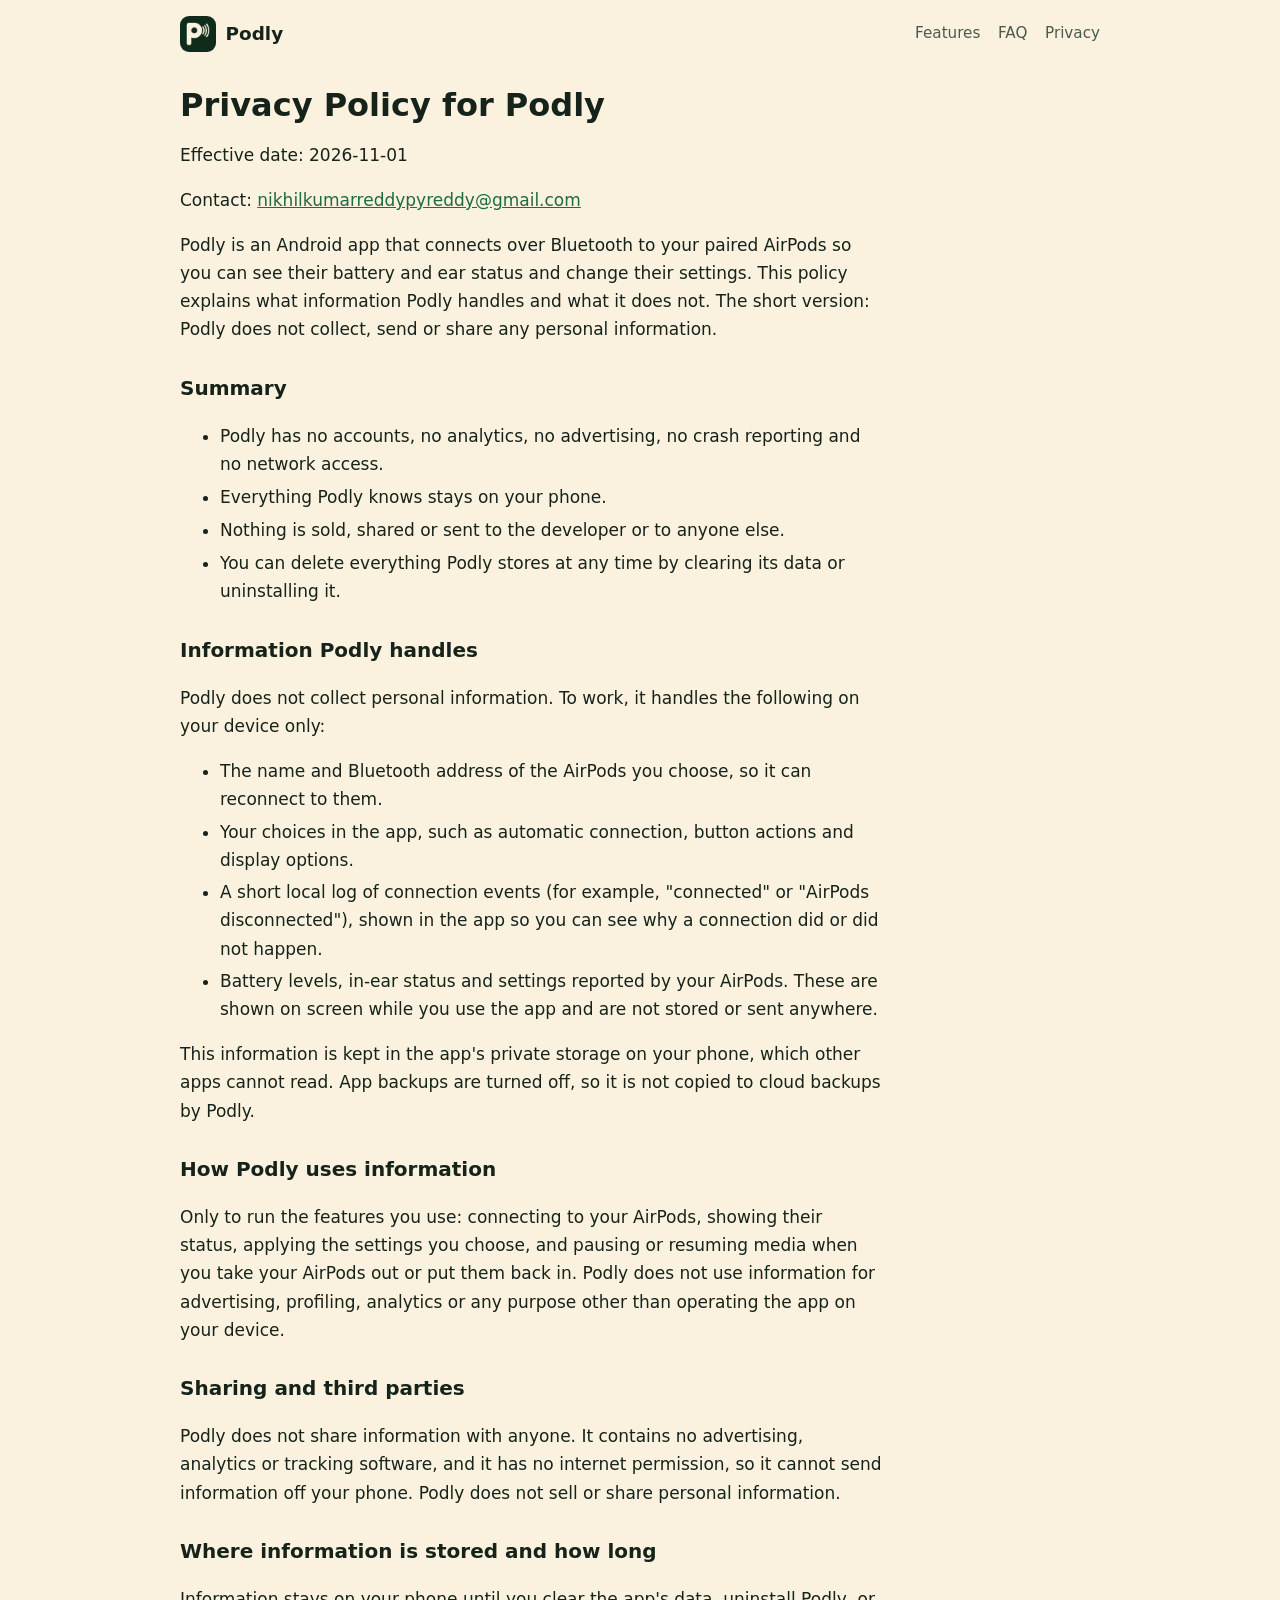
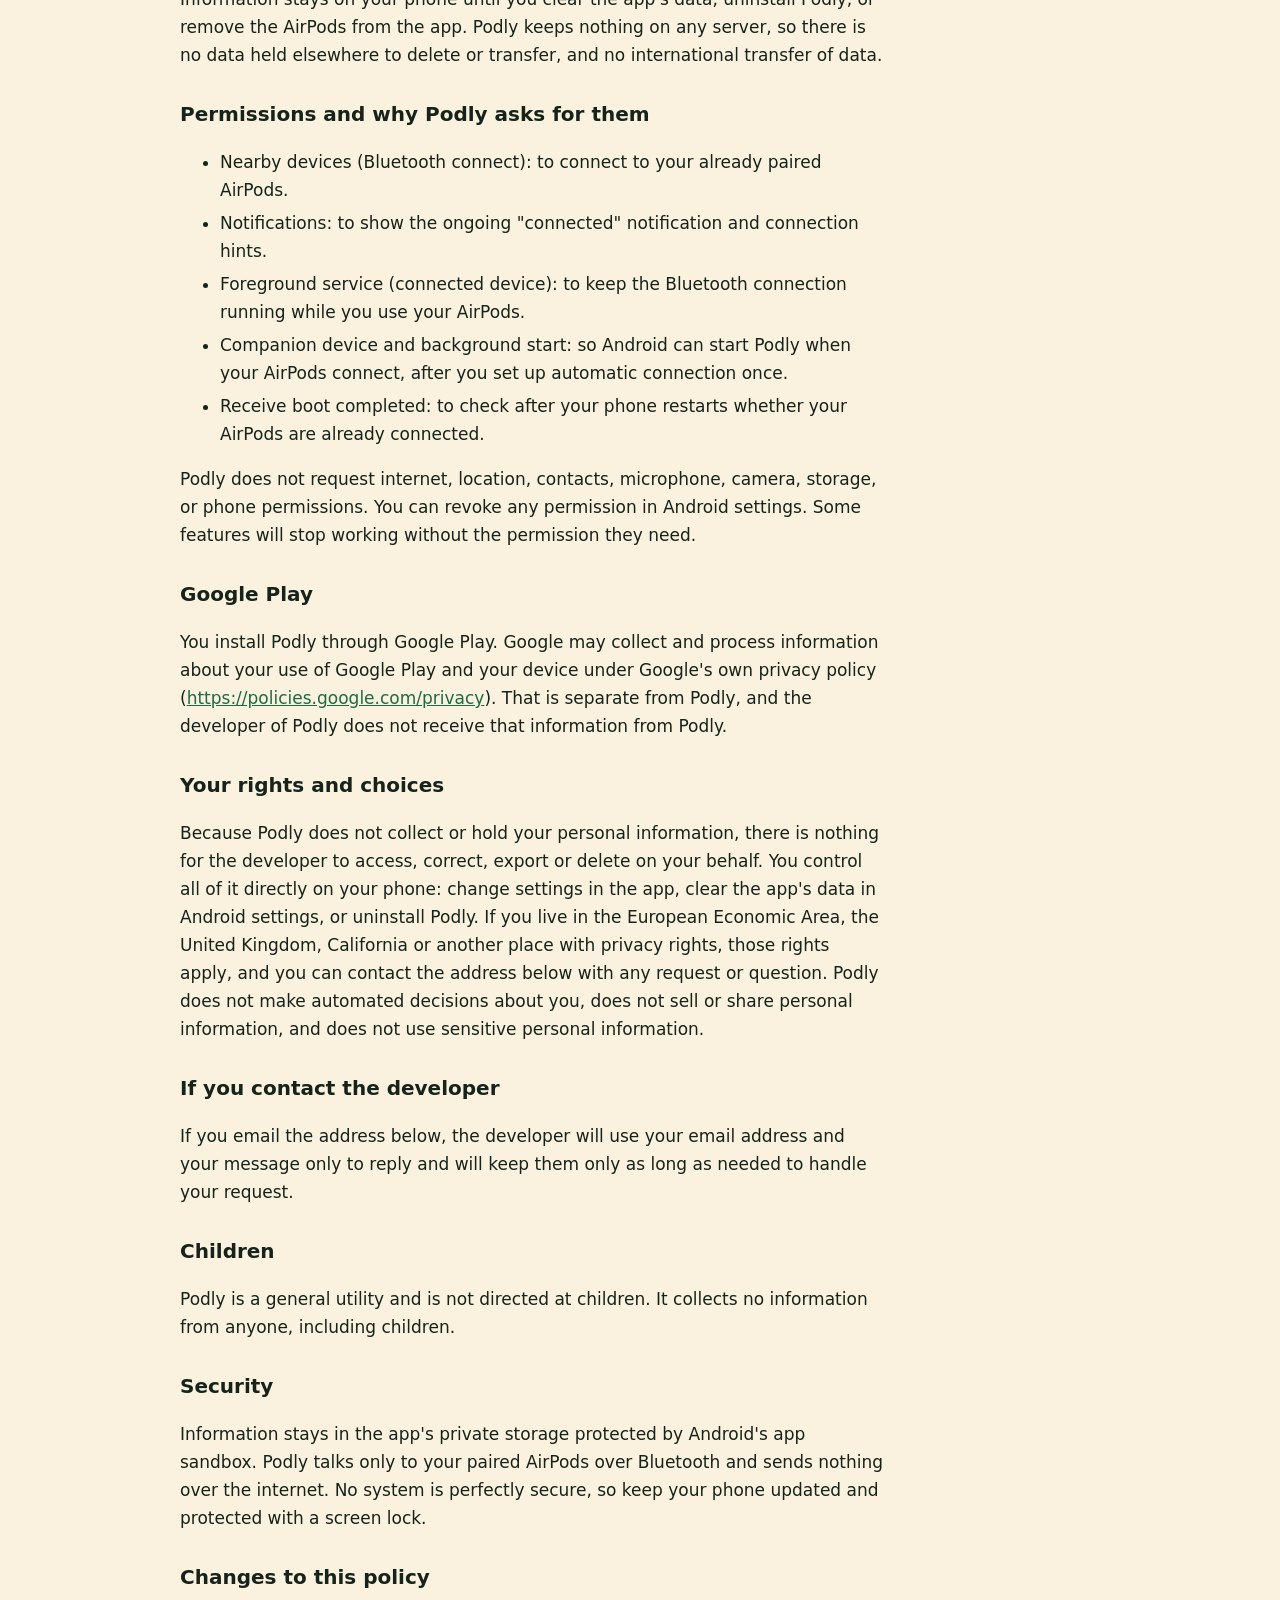
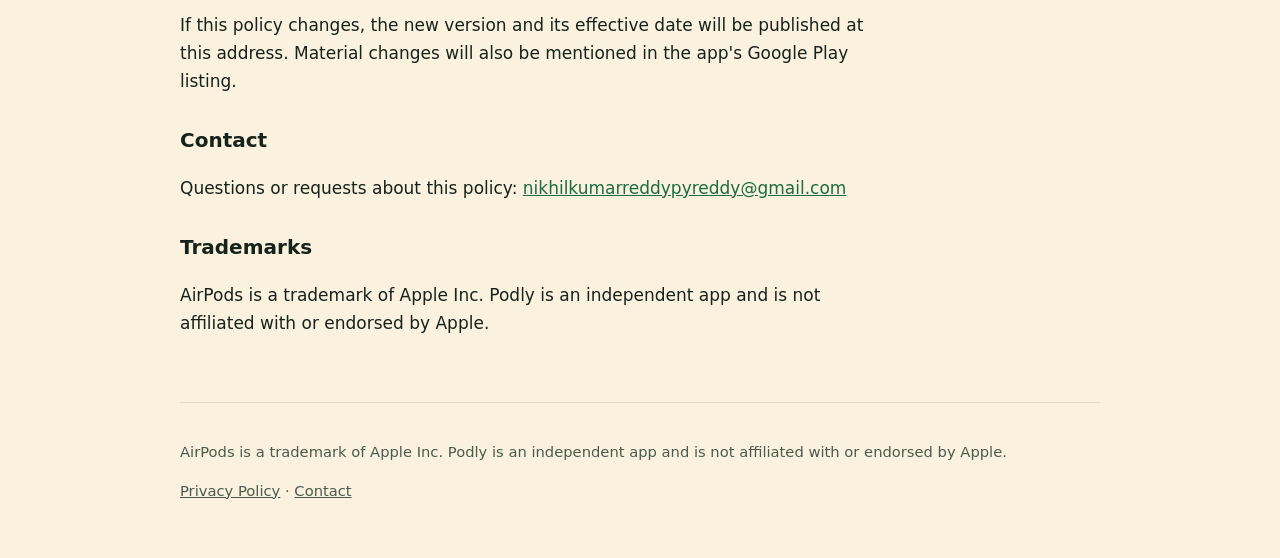
==== privacy/index.html @ 5525c4fe "feat: product site with updated privacy policy page" ====
<!doctype html>
<html lang="en"><head><meta charset="utf-8">
<meta name="viewport" content="width=device-width, initial-scale=1">
<title>Podly Privacy Policy</title>
<meta name="description" content="How Podly handles information: it collects none.">
<meta name="color-scheme" content="light dark">
<link rel="icon" href="../assets/favicon.png">
<link rel="stylesheet" href="../assets/style.css">
</head><body>
<div class="wrap">
<header class="site"><a class="brand" href="../"><img src="../assets/icon-192.png" alt="" width="36" height="36">Podly</a>
<nav aria-label="Main"><a href="../#features">Features</a><a href="../#faq">FAQ</a><a href="../privacy/">Privacy</a></nav></header>
<main><article class="policy"><h1>Privacy Policy for Podly</h1>
<p>Effective date: 2026-11-01</p>
<p>Contact: <a href="mailto:nikhilkumarreddypyreddy@gmail.com">nikhilkumarreddypyreddy@gmail.com</a></p>
<p>Podly is an Android app that connects over Bluetooth to your paired AirPods so you can see their battery and ear status and change their settings. This policy explains what information Podly handles and what it does not. The short version: Podly does not collect, send or share any personal information.</p>
<h2>Summary</h2>
<ul>
<li>Podly has no accounts, no analytics, no advertising, no crash reporting and no network access.</li>
<li>Everything Podly knows stays on your phone.</li>
<li>Nothing is sold, shared or sent to the developer or to anyone else.</li>
<li>You can delete everything Podly stores at any time by clearing its data or uninstalling it.</li>
</ul>
<h2>Information Podly handles</h2>
<p>Podly does not collect personal information. To work, it handles the following on your device only:</p>
<ul>
<li>The name and Bluetooth address of the AirPods you choose, so it can reconnect to them.</li>
<li>Your choices in the app, such as automatic connection, button actions and display options.</li>
<li>A short local log of connection events (for example, &quot;connected&quot; or &quot;AirPods disconnected&quot;), shown in the app so you can see why a connection did or did not happen.</li>
<li>Battery levels, in-ear status and settings reported by your AirPods. These are shown on screen while you use the app and are not stored or sent anywhere.</li>
</ul>
<p>This information is kept in the app&#x27;s private storage on your phone, which other apps cannot read. App backups are turned off, so it is not copied to cloud backups by Podly.</p>
<h2>How Podly uses information</h2>
<p>Only to run the features you use: connecting to your AirPods, showing their status, applying the settings you choose, and pausing or resuming media when you take your AirPods out or put them back in. Podly does not use information for advertising, profiling, analytics or any purpose other than operating the app on your device.</p>
<h2>Sharing and third parties</h2>
<p>Podly does not share information with anyone. It contains no advertising, analytics or tracking software, and it has no internet permission, so it cannot send information off your phone. Podly does not sell or share personal information.</p>
<h2>Where information is stored and how long</h2>
<p>Information stays on your phone until you clear the app&#x27;s data, uninstall Podly, or remove the AirPods from the app. Podly keeps nothing on any server, so there is no data held elsewhere to delete or transfer, and no international transfer of data.</p>
<h2>Permissions and why Podly asks for them</h2>
<ul>
<li>Nearby devices (Bluetooth connect): to connect to your already paired AirPods.</li>
<li>Notifications: to show the ongoing &quot;connected&quot; notification and connection hints.</li>
<li>Foreground service (connected device): to keep the Bluetooth connection running while you use your AirPods.</li>
<li>Companion device and background start: so Android can start Podly when your AirPods connect, after you set up automatic connection once.</li>
<li>Receive boot completed: to check after your phone restarts whether your AirPods are already connected.</li>
</ul>
<p>Podly does not request internet, location, contacts, microphone, camera, storage, or phone permissions. You can revoke any permission in Android settings. Some features will stop working without the permission they need.</p>
<h2>Google Play</h2>
<p>You install Podly through Google Play. Google may collect and process information about your use of Google Play and your device under Google&#x27;s own privacy policy (<a href="https://policies.google.com/privacy">https://policies.google.com/privacy</a>). That is separate from Podly, and the developer of Podly does not receive that information from Podly.</p>
<h2>Your rights and choices</h2>
<p>Because Podly does not collect or hold your personal information, there is nothing for the developer to access, correct, export or delete on your behalf. You control all of it directly on your phone: change settings in the app, clear the app&#x27;s data in Android settings, or uninstall Podly. If you live in the European Economic Area, the United Kingdom, California or another place with privacy rights, those rights apply, and you can contact the address below with any request or question. Podly does not make automated decisions about you, does not sell or share personal information, and does not use sensitive personal information.</p>
<h2>If you contact the developer</h2>
<p>If you email the address below, the developer will use your email address and your message only to reply and will keep them only as long as needed to handle your request.</p>
<h2>Children</h2>
<p>Podly is a general utility and is not directed at children. It collects no information from anyone, including children.</p>
<h2>Security</h2>
<p>Information stays in the app&#x27;s private storage protected by Android&#x27;s app sandbox. Podly talks only to your paired AirPods over Bluetooth and sends nothing over the internet. No system is perfectly secure, so keep your phone updated and protected with a screen lock.</p>
<h2>Changes to this policy</h2>
<p>If this policy changes, the new version and its effective date will be published at this address. Material changes will also be mentioned in the app&#x27;s Google Play listing.</p>
<h2>Contact</h2>
<p>Questions or requests about this policy: <a href="mailto:nikhilkumarreddypyreddy@gmail.com">nikhilkumarreddypyreddy@gmail.com</a></p>
<h2>Trademarks</h2>
<p>AirPods is a trademark of Apple Inc. Podly is an independent app and is not affiliated with or endorsed by Apple.</p></article></main>
<footer><p>AirPods is a trademark of Apple Inc. Podly is an independent app and is not affiliated with or endorsed by Apple.</p>
<p><a href="../privacy/">Privacy Policy</a> &middot; <a href="mailto:nikhilkumarreddypyreddy@gmail.com">Contact</a></p></footer>
</div></body></html>
---- assets/style.css ----
:root{--bg:#faf2de;--fg:#16231b;--muted:#4a5a4f;--card:#ffffff;--brand:#0f2b1c;--accent:#1d6b45;--line:#e4dcc3}
@media(prefers-color-scheme:dark){:root{--bg:#0f2b1c;--fg:#faf2de;--muted:#b9c7bb;--card:#16392a;--brand:#faf2de;--accent:#7fd1a4;--line:#24493a}}
*{box-sizing:border-box}html{-webkit-text-size-adjust:100%}
body{margin:0;background:var(--bg);color:var(--fg);font:17px/1.65 system-ui,-apple-system,"Segoe UI",Roboto,sans-serif}
a{color:var(--accent)}a:focus-visible,.btn:focus-visible{outline:3px solid var(--accent);outline-offset:2px}
.wrap{max-width:60rem;margin:0 auto;padding:0 1.25rem}
header.site{display:flex;align-items:center;justify-content:space-between;padding:1rem 0}
header.site a.brand{display:flex;align-items:center;gap:.6rem;color:var(--fg);text-decoration:none;font-weight:700;font-size:1.15rem}
header.site img{width:36px;height:36px;border-radius:9px}
nav a{margin-left:1.1rem;text-decoration:none;color:var(--muted);font-size:.95rem}nav a:hover{color:var(--fg)}
.hero{padding:2.5rem 0 1.5rem;display:grid;gap:2rem;align-items:center}
@media(min-width:760px){.hero{grid-template-columns:1.1fr .9fr}}
h1{font-size:clamp(2rem,5vw,3rem);line-height:1.15;margin:.2rem 0 .8rem}
.lead{font-size:1.15rem;color:var(--muted);max-width:34rem}
.cta{display:flex;flex-wrap:wrap;gap:.75rem;margin-top:1.4rem}
.btn{display:inline-block;padding:.75rem 1.2rem;border-radius:12px;text-decoration:none;font-weight:600;border:2px solid var(--brand)}
.btn.primary{background:var(--brand);color:var(--bg)}.btn.ghost{color:var(--fg)}
.btn[aria-disabled=true]{opacity:.65;cursor:default}
.hero img.phone{width:min(100%,300px);border-radius:26px;border:1px solid var(--line);box-shadow:0 18px 40px rgba(0,0,0,.18);justify-self:center}
section{padding:1.6rem 0}h2{font-size:1.5rem;margin:0 0 1rem}
.grid{display:grid;gap:1rem}@media(min-width:700px){.grid{grid-template-columns:repeat(2,1fr)}}
.card{background:var(--card);border:1px solid var(--line);border-radius:16px;padding:1.1rem 1.2rem}
.card h3{margin:.1rem 0 .3rem;font-size:1.1rem}.card p{margin:0;color:var(--muted)}
.shots{display:grid;grid-auto-flow:column;grid-auto-columns:minmax(200px,230px);gap:1rem;overflow-x:auto;padding:.4rem 0 1rem;scroll-snap-type:x mandatory}
.shots img{width:100%;border-radius:18px;border:1px solid var(--line);scroll-snap-align:start}
details{background:var(--card);border:1px solid var(--line);border-radius:12px;padding:.8rem 1rem;margin:.6rem 0}summary{cursor:pointer;font-weight:600}
footer{border-top:1px solid var(--line);margin-top:2rem;padding:1.4rem 0 2.5rem;color:var(--muted);font-size:.92rem}
footer a{color:var(--muted)}
article.policy{max-width:44rem;padding:1rem 0 1rem}article.policy h1{font-size:2rem}article.policy h2{font-size:1.25rem;margin:1.8rem 0 .5rem}article.policy li{margin:.3rem 0}
img{max-width:100%;height:auto}
.hero>*{min-width:0}
header.site{flex-wrap:wrap;gap:.4rem 1rem}
nav{display:flex;flex-wrap:wrap}
.btn{max-width:100%}
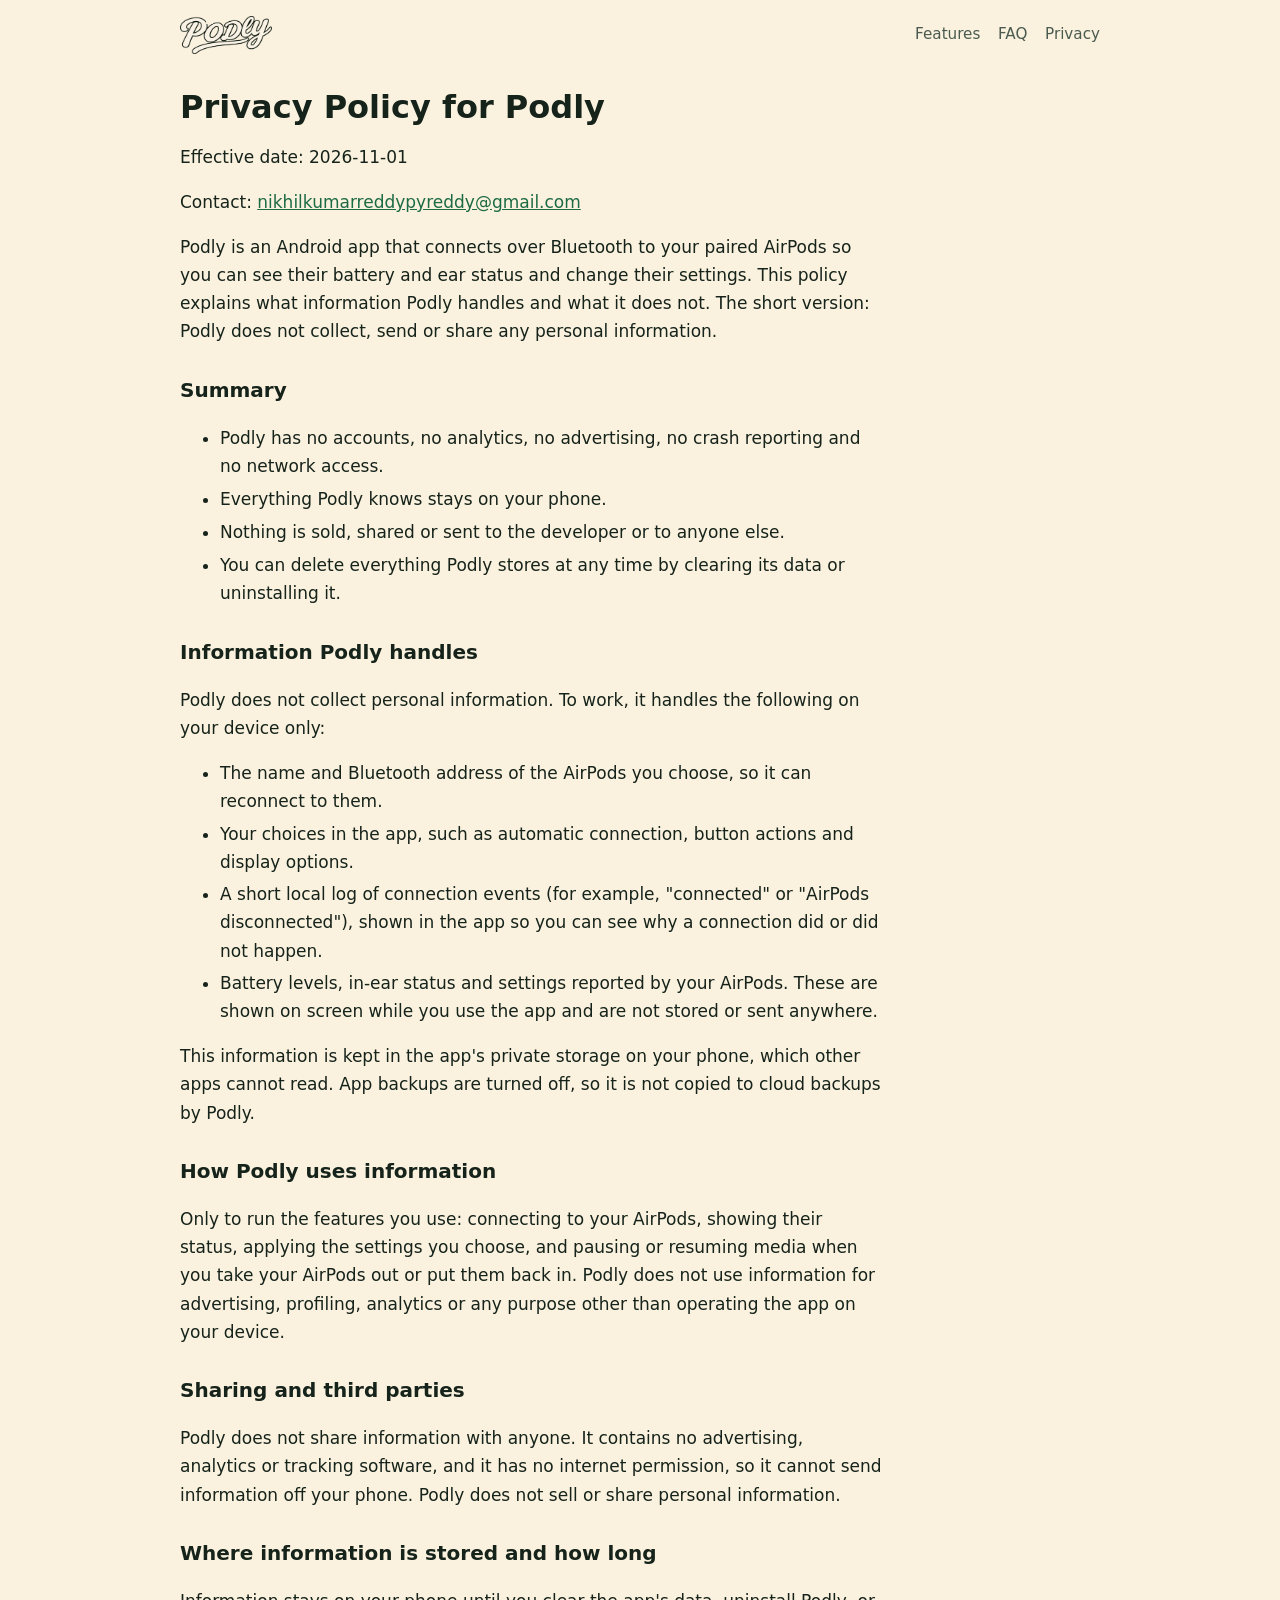
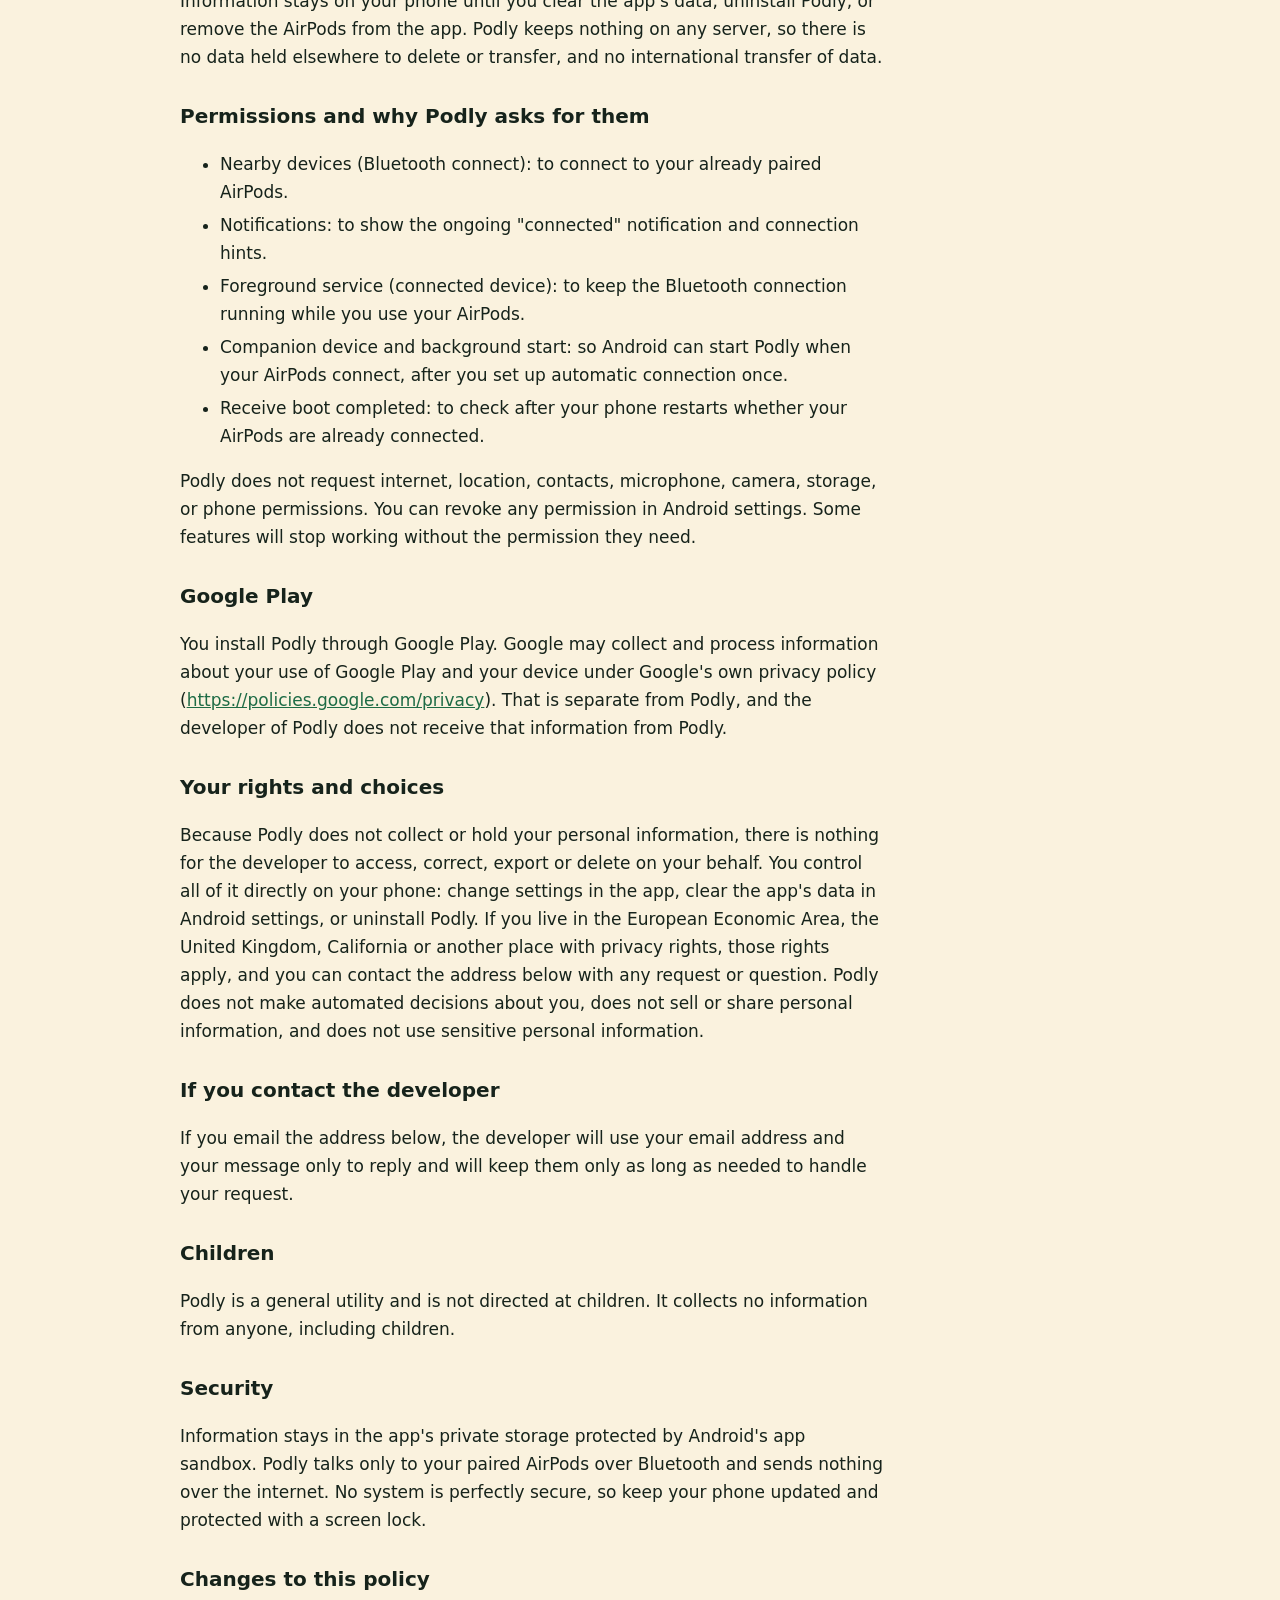
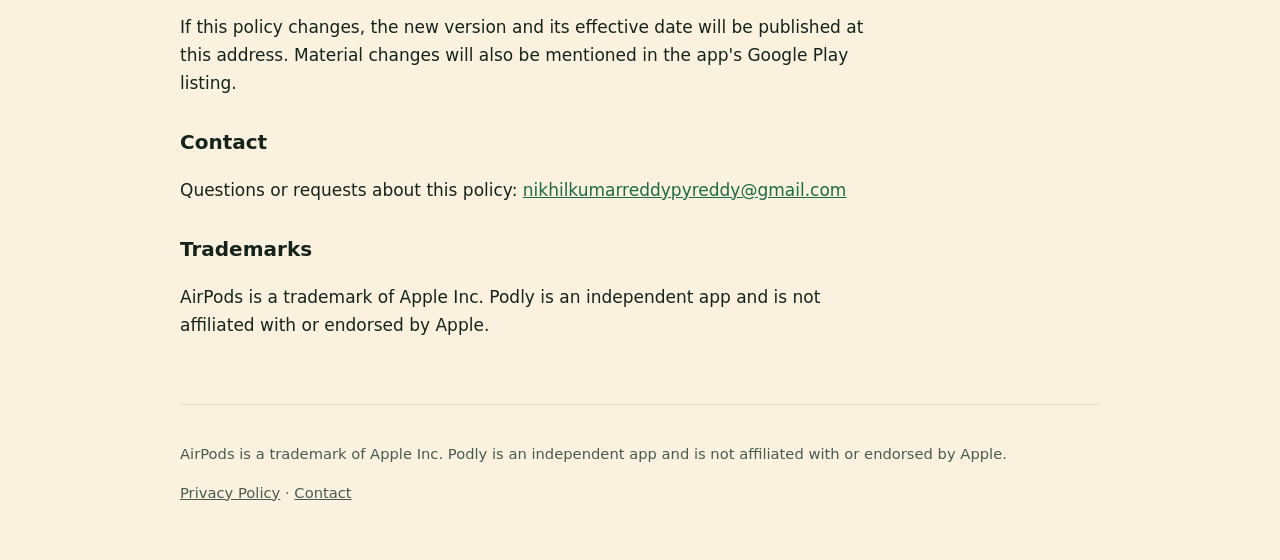
==== commit 61f8f8bf: "feat: use the Podly script logo, favicon and social image on the site" ====
--- a/privacy/index.html
+++ b/privacy/index.html
@@ -5,10 +5,16 @@
 <meta name="description" content="How Podly handles information: it collects none.">
 <meta name="color-scheme" content="light dark">
 <link rel="icon" href="../assets/favicon.png">
+<link rel="apple-touch-icon" href="../assets/lettermark-512.png">
+<link rel="canonical" href="https://nikhilpyreddy.github.io/podly-site/privacy/">
+<meta property="og:type" content="website"><meta property="og:site_name" content="Podly">
+<meta property="og:title" content="Podly Privacy Policy"><meta property="og:description" content="How Podly handles information: it collects none.">
+<meta property="og:url" content="https://nikhilpyreddy.github.io/podly-site/privacy/"><meta property="og:image" content="https://nikhilpyreddy.github.io/podly-site/assets/og-image.png">
+<meta name="twitter:card" content="summary_large_image"><meta name="twitter:image" content="https://nikhilpyreddy.github.io/podly-site/assets/og-image.png">
 <link rel="stylesheet" href="../assets/style.css">
 </head><body>
 <div class="wrap">
-<header class="site"><a class="brand" href="../"><img src="../assets/icon-192.png" alt="" width="36" height="36">Podly</a>
+<header class="site"><a class="brand" href="../" aria-label="Podly home"><img class="word" src="../assets/logo-word.png" alt="Podly" width="1000" height="411"></a>
 <nav aria-label="Main"><a href="../#features">Features</a><a href="../#faq">FAQ</a><a href="../privacy/">Privacy</a></nav></header>
 <main><article class="policy"><h1>Privacy Policy for Podly</h1>
 <p>Effective date: 2026-11-01</p>
--- a/assets/style.css
+++ b/assets/style.css
@@ -33,3 +33,6 @@
 header.site{flex-wrap:wrap;gap:.4rem 1rem}
 nav{display:flex;flex-wrap:wrap}
 .btn{max-width:100%}
+header.site a.brand img.word{width:auto;height:38px;border-radius:0}
+.hero-logo{width:min(100%,360px);height:auto;margin:0 0 .6rem -.4rem;display:block}
+@media(min-width:760px){.hero-logo{width:min(100%,420px)}}
